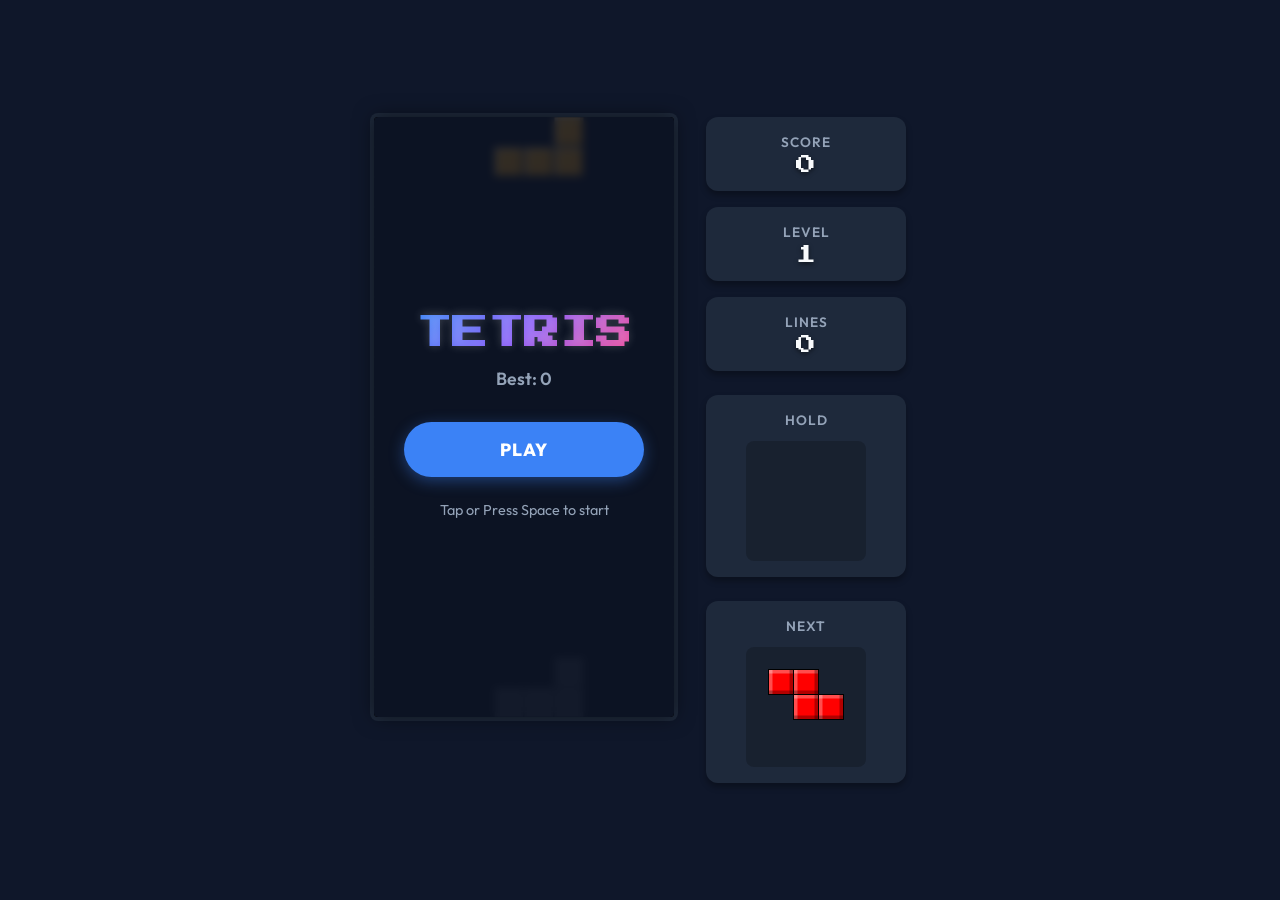
==== index.html @ 53ec27d2 "feat: Implement the initial Tetris game including core logic, UI, and styling." ====
<!DOCTYPE html>
<html lang="en">
<head>
    <meta charset="UTF-8">
    <meta name="viewport" content="width=device-width, initial-scale=1.0, maximum-scale=1.0, user-scalable=no">
    <title>Tetris</title>
    <link rel="preconnect" href="https://fonts.googleapis.com">
    <link rel="preconnect" href="https://fonts.gstatic.com" crossorigin>
    <link href="https://fonts.googleapis.com/css2?family=Outfit:wght@400;600;800&family=Press+Start+2P&display=swap" rel="stylesheet">
    <link rel="stylesheet" href="style.css">
</head>
<body>
    <div class="app-container">
        <!-- Game Area Canvas -->
        <div class="game-wrapper">
            <canvas id="gameCanvas" width="300" height="600"></canvas>
            
            <!-- Overlays -->
            <div id="startScreen" class="overlay active">
                <h1 class="logo glow">TETRIS</h1>
                <div class="high-score-display">Best: <span id="startHighScore">0</span></div>
                <button id="startBtn" class="btn btn-primary">PLAY</button>
                <div class="instruction-text">Tap or Press Space to start</div>
            </div>

            <div id="pauseScreen" class="overlay">
                <h2 class="glow">PAUSED</h2>
                <button id="resumeBtn" class="btn btn-primary">RESUME</button>
                <button id="restartBtnPause" class="btn btn-secondary">RESTART</button>
            </div>

            <div id="gameOverScreen" class="overlay">
                <h2 class="glow text-danger">GAME OVER</h2>
                <div class="score-summary">
                    <div>Score: <span id="gameOverScore">0</span></div>
                    <div>Best: <span id="gameOverHighScore">0</span></div>
                </div>
                <button id="restartBtn" class="btn btn-primary">PLAY AGAIN</button>
            </div>
            
            <!-- In-Game Notifications (e.g., TETRIS!) -->
            <div id="notificationArea" class="notification-area"></div>
        </div>

        <!-- UI Panels -->
        <div class="panels-container">
            <div class="panel score-panel">
                <div class="panel-box">
                    <div class="label">SCORE</div>
                    <div class="value" id="scoreDisplay">0</div>
                </div>
                <div class="panel-box">
                    <div class="label">LEVEL</div>
                    <div class="value" id="levelDisplay">1</div>
                </div>
                <div class="panel-box">
                    <div class="label">LINES</div>
                    <div class="value" id="linesDisplay">0</div>
                </div>
            </div>

            <div class="side-panels">
                <div class="panel-box hold-panel">
                    <div class="label">HOLD</div>
                    <canvas id="holdCanvas" width="120" height="120"></canvas>
                </div>
                <div class="panel-box next-panel">
                    <div class="label">NEXT</div>
                    <canvas id="nextCanvas" width="120" height="120"></canvas>
                </div>
            </div>
        </div>

        <!-- Mobile Controls (Hidden on Desktop) -->
        <div class="mobile-controls" id="mobileControls">
            <div class="control-row hold-row">
                <button id="btnHold" class="control-btn icon-btn">H</button>
                <button id="btnPause" class="control-btn icon-btn">||</button>
            </div>
            <div class="control-grid">
                <div class="dpad">
                    <button id="btnLeft" class="control-btn dpad-btn active-state">&#9664;</button>
                    <button id="btnDown" class="control-btn dpad-btn active-state">&#9660;</button>
                    <button id="btnRight" class="control-btn dpad-btn active-state">&#9654;</button>
                </div>
                <div class="action-pad">
                    <button id="btnRotate" class="control-btn action-btn active-state">&#8635;</button>
                    <button id="btnHardDrop" class="control-btn action-btn active-state">&#8650;</button>
                </div>
            </div>
        </div>
    </div>

    <!-- Script imports -->
    <script type="module" src="src/main.js"></script>
</body>
</html>
---- style.css ----
:root {
    --bg-dark: #0f172a;
    --bg-panel: #1e293b;
    --bg-overlay: rgba(15, 23, 42, 0.85);
    
    --text-main: #f8fafc;
    --text-muted: #94a3b8;
    
    --accent-primary: #3b82f6;
    --accent-primary-hover: #2563eb;
    --accent-secondary: #475569;
    --danger: #ef4444;
    
    --border-radius: 12px;
    --border-radius-sm: 8px;
    
    --font-heading: 'Press Start 2P', cursive;
    --font-body: 'Outfit', sans-serif;
    
    --block-size: 30px; /* Base for desktop */
}

* {
    box-sizing: border-box;
    margin: 0;
    padding: 0;
}

body {
    background-color: var(--bg-dark);
    color: var(--text-main);
    font-family: var(--font-body);
    display: flex;
    justify-content: center;
    align-items: center;
    min-height: 100vh;
    overflow: hidden;
    touch-action: none; /* Prevent zooming and pulling on mobile */
    overscroll-behavior: none;
    -webkit-user-select: none;
    user-select: none;
}

/* --- Layout --- */
.app-container {
    display: flex;
    flex-direction: row;
    gap: 2rem;
    max-width: 1200px;
    padding: 2rem;
    align-items: flex-start;
}

/* --- Game Canvas Area --- */
.game-wrapper {
    position: relative;
    border-radius: 4px;
    background-color: #000;
    box-shadow: 0 0 20px rgba(0, 0, 0, 0.5), 0 0 0 4px var(--bg-panel);
    overflow: hidden;
}

canvas {
    display: block;
}

/* --- Panels (Score, Next, Hold) --- */
.panels-container {
    display: flex;
    flex-direction: column;
    gap: 1.5rem;
    width: 200px;
}

.panel-box {
    background: var(--bg-panel);
    border-radius: var(--border-radius);
    padding: 1rem;
    display: flex;
    flex-direction: column;
    align-items: center;
    box-shadow: 0 4px 6px rgba(0, 0, 0, 0.3);
}

.score-panel {
    display: flex;
    flex-direction: column;
    gap: 1rem;
}

.label {
    font-size: 0.85rem;
    font-weight: 600;
    color: var(--text-muted);
    letter-spacing: 1px;
    margin-bottom: 0.25rem;
}

.value {
    font-family: var(--font-heading);
    font-size: 1.25rem;
    color: var(--text-main);
    text-shadow: 0 2px 4px rgba(0, 0, 0, 0.5);
}

.side-panels {
    display: flex;
    flex-direction: column;
    gap: 1.5rem;
}

.hold-panel canvas, .next-panel canvas {
    background: rgba(0, 0, 0, 0.2);
    border-radius: var(--border-radius-sm);
    margin-top: 0.5rem;
}

/* --- Overlays --- */
.overlay {
    position: absolute;
    top: 0;
    left: 0;
    width: 100%;
    height: 100%;
    background: var(--bg-overlay);
    display: flex;
    flex-direction: column;
    justify-content: center;
    align-items: center;
    opacity: 0;
    pointer-events: none;
    transition: opacity 0.3s ease;
    backdrop-filter: blur(4px);
    z-index: 10;
}

.overlay.active {
    opacity: 1;
    pointer-events: all;
}

.overlay h2 {
    font-family: var(--font-heading);
    font-size: 1.5rem;
    margin-bottom: 2rem;
    text-align: center;
    line-height: 1.5;
}

.logo {
    font-family: var(--font-heading);
    font-size: 2.25rem;
    margin-bottom: 1rem;
    background: linear-gradient(135deg, #3b82f6, #8b5cf6, #ec4899);
    -webkit-background-clip: text;
    -webkit-text-fill-color: transparent;
}

.glow {
    text-shadow: 0 0 10px rgba(255, 255, 255, 0.2);
}

.text-danger {
    color: var(--danger);
}

.high-score-display, .score-summary {
    font-size: 1.1rem;
    margin-bottom: 2rem;
    font-weight: 600;
    color: var(--text-muted);
}
.score-summary {
    display: flex;
    flex-direction: column;
    align-items: center;
    gap: 0.5rem;
}

.instruction-text {
    margin-top: 1.5rem;
    font-size: 0.9rem;
    color: var(--text-muted);
    animation: flash 1.5s infinite;
}

@keyframes flash {
    0%, 100% { opacity: 1; }
    50% { opacity: 0.3; }
}

/* --- Buttons --- */
.btn {
    font-family: var(--font-body);
    font-weight: 800;
    font-size: 1.1rem;
    padding: 1rem 2rem;
    border-radius: 50px;
    border: none;
    cursor: pointer;
    transition: transform 0.1s, background-color 0.2s, box-shadow 0.2s;
    outline: none;
    text-transform: uppercase;
    letter-spacing: 1px;
    width: 80%;
    max-width: 250px;
}

.btn:active {
    transform: scale(0.95);
}

.btn-primary {
    background-color: var(--accent-primary);
    color: white;
    box-shadow: 0 4px 15px rgba(59, 130, 246, 0.4);
}

.btn-primary:hover {
    background-color: var(--accent-primary-hover);
}

.btn-secondary {
    background-color: transparent;
    color: var(--text-main);
    border: 2px solid var(--accent-secondary);
    margin-top: 1rem;
}

/* --- Mobile Controls --- */
.mobile-controls {
    display: none; /* Hidden on desktop by default */
    flex-direction: column;
    width: 100%;
    padding: 1rem;
    gap: 0.5rem;
}

.control-row {
    display: flex;
    justify-content: space-between;
    width: 100%;
}

.control-btn {
    background: var(--bg-panel);
    border: 1px solid rgba(255, 255, 255, 0.1);
    color: white;
    border-radius: var(--border-radius);
    display: flex;
    justify-content: center;
    align-items: center;
    font-size: 1.5rem;
    touch-action: manipulation;
    user-select: none;
}

.control-btn.active-state:active {
    background: rgba(255, 255, 255, 0.2);
}

.icon-btn {
    width: 44px;
    height: 44px;
    font-size: 1rem;
    font-weight: bold;
    border-radius: 50%;
}

.control-grid {
    display: flex;
    justify-content: space-between;
    align-items: center;
    margin-top: 1rem;
}

.dpad {
    display: grid;
    grid-template-columns: 60px 60px 60px;
    grid-template-rows: 60px;
    gap: 0.5rem;
}
.dpad-btn {
    height: 60px;
    font-size: 1.5rem;
}
.action-pad {
    display: flex;
    gap: 1rem;
}
.action-btn {
    width: 70px;
    height: 70px;
    border-radius: 50%;
    font-size: 2rem;
    background: var(--accent-primary);
    box-shadow: 0 4px 10px rgba(59, 130, 246, 0.3);
}

/* --- Notifications --- */
.notification-area {
    position: absolute;
    top: 30%;
    left: 50%;
    transform: translate(-50%, -50%);
    pointer-events: none;
    z-index: 5;
    text-align: center;
    width: 100%;
}

.score-float {
    color: #ffd700;
    font-family: var(--font-heading);
    font-size: 1.2rem;
    text-shadow: 0 2px 5px rgba(0,0,0,1);
    animation: floatUp 1s ease-out forwards;
    position: absolute;
    left: 50%;
    transform: translateX(-50%);
}

@keyframes floatUp {
    0% { transform: translate(-50%, 0) scale(0.5); opacity: 0; }
    20% { opacity: 1; transform: translate(-50%, -10px) scale(1.2); }
    80% { opacity: 1; }
    100% { transform: translate(-50%, -40px) scale(1); opacity: 0; }
}

/* --- Responsive Layout --- */
@media (max-width: 768px) {
    .app-container {
        flex-direction: column;
        align-items: center;
        padding: 1rem;
        gap: 1rem;
        height: 100vh;
        width: 100vw;
    }
    
    .game-wrapper {
        flex-grow: 1;
        display: flex;
        justify-content: center;
        max-height: 55vh;
    }
    
    canvas#gameCanvas {
        height: 100%;
        width: auto;
        object-fit: contain;
    }

    .panels-container {
        flex-direction: row;
        width: 100%;
        justify-content: space-between;
        gap: 0.5rem;
    }
    
    .score-panel {
        flex-direction: row;
        width: 100%;
        justify-content: space-evenly;
        padding: 0.5rem;
    }
    
    .panel-box {
        padding: 0.5rem;
    }
    
    .value {
        font-size: 1rem;
    }
    
    .side-panels {
        display: none; /* Hide hold/next next to board, maybe pop them into mobile controls context if space permits */
    }

    .mobile-controls {
        display: flex;
    }
}
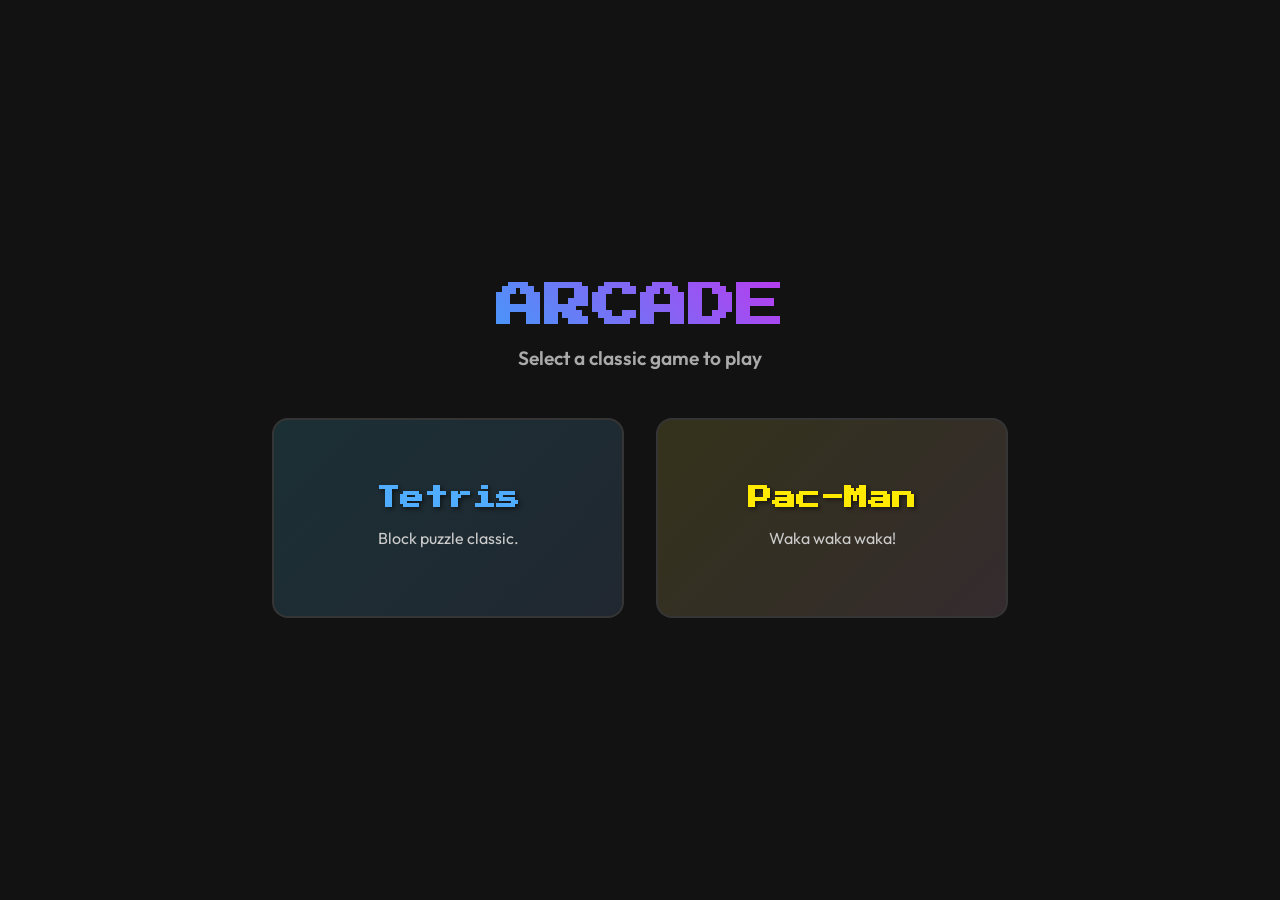
==== commit ab73beb0: "add new pacman game" ====
--- a/index.html
+++ b/index.html
@@ -1,97 +1,37 @@
 <!DOCTYPE html>
 <html lang="en">
+
 <head>
     <meta charset="UTF-8">
     <meta name="viewport" content="width=device-width, initial-scale=1.0, maximum-scale=1.0, user-scalable=no">
-    <title>Tetris</title>
+    <title>Retro Arcade Collection</title>
     <link rel="preconnect" href="https://fonts.googleapis.com">
     <link rel="preconnect" href="https://fonts.gstatic.com" crossorigin>
-    <link href="https://fonts.googleapis.com/css2?family=Outfit:wght@400;600;800&family=Press+Start+2P&display=swap" rel="stylesheet">
-    <link rel="stylesheet" href="style.css">
+    <link href="https://fonts.googleapis.com/css2?family=Outfit:wght@400;600;800&family=Press+Start+2P&display=swap"
+        rel="stylesheet">
+    <link rel="stylesheet" href="style/menu.css">
 </head>
+
 <body>
-    <div class="app-container">
-        <!-- Game Area Canvas -->
-        <div class="game-wrapper">
-            <canvas id="gameCanvas" width="300" height="600"></canvas>
-            
-            <!-- Overlays -->
-            <div id="startScreen" class="overlay active">
-                <h1 class="logo glow">TETRIS</h1>
-                <div class="high-score-display">Best: <span id="startHighScore">0</span></div>
-                <button id="startBtn" class="btn btn-primary">PLAY</button>
-                <div class="instruction-text">Tap or Press Space to start</div>
-            </div>
+    <div class="hero-container">
+        <h1 class="logo glow">ARCADE</h1>
+        <p class="subtitle">Select a classic game to play</p>
 
-            <div id="pauseScreen" class="overlay">
-                <h2 class="glow">PAUSED</h2>
-                <button id="resumeBtn" class="btn btn-primary">RESUME</button>
-                <button id="restartBtnPause" class="btn btn-secondary">RESTART</button>
-            </div>
-
-            <div id="gameOverScreen" class="overlay">
-                <h2 class="glow text-danger">GAME OVER</h2>
-                <div class="score-summary">
-                    <div>Score: <span id="gameOverScore">0</span></div>
-                    <div>Best: <span id="gameOverHighScore">0</span></div>
+        <div class="game-grid">
+            <a href="src/tetris/tetris.html" class="game-card tetris-card">
+                <div class="game-card-content">
+                    <h2 class="game-title">Tetris</h2>
+                    <p class="game-desc">Block puzzle classic.</p>
                 </div>
-                <button id="restartBtn" class="btn btn-primary">PLAY AGAIN</button>
-            </div>
-            
-            <!-- In-Game Notifications (e.g., TETRIS!) -->
-            <div id="notificationArea" class="notification-area"></div>
-        </div>
-
-        <!-- UI Panels -->
-        <div class="panels-container">
-            <div class="panel score-panel">
-                <div class="panel-box">
-                    <div class="label">SCORE</div>
-                    <div class="value" id="scoreDisplay">0</div>
+            </a>
+            <a href="src/pacman/pacman.html" class="game-card pacman-card">
+                <div class="game-card-content">
+                    <h2 class="game-title">Pac-Man</h2>
+                    <p class="game-desc">Waka waka waka!</p>
                 </div>
-                <div class="panel-box">
-                    <div class="label">LEVEL</div>
-                    <div class="value" id="levelDisplay">1</div>
-                </div>
-                <div class="panel-box">
-                    <div class="label">LINES</div>
-                    <div class="value" id="linesDisplay">0</div>
-                </div>
-            </div>
-
-            <div class="side-panels">
-                <div class="panel-box hold-panel">
-                    <div class="label">HOLD</div>
-                    <canvas id="holdCanvas" width="120" height="120"></canvas>
-                </div>
-                <div class="panel-box next-panel">
-                    <div class="label">NEXT</div>
-                    <canvas id="nextCanvas" width="120" height="120"></canvas>
-                </div>
-            </div>
-        </div>
-
-        <!-- Mobile Controls (Hidden on Desktop) -->
-        <div class="mobile-controls" id="mobileControls">
-            <div class="control-row hold-row">
-                <button id="btnHold" class="control-btn icon-btn">H</button>
-                <button id="btnPause" class="control-btn icon-btn">||</button>
-            </div>
-            <div class="control-grid">
-                <div class="dpad">
-                    <button id="btnLeft" class="control-btn dpad-btn active-state">&#9664;</button>
-                    <button id="btnDown" class="control-btn dpad-btn active-state">&#9660;</button>
-                    <button id="btnRight" class="control-btn dpad-btn active-state">&#9654;</button>
-                </div>
-                <div class="action-pad">
-                    <button id="btnRotate" class="control-btn action-btn active-state">&#8635;</button>
-                    <button id="btnHardDrop" class="control-btn action-btn active-state">&#8650;</button>
-                </div>
-            </div>
+            </a>
         </div>
     </div>
+</body>
 
-    <!-- Script imports -->
-    <script type="module" src="src/main.js"></script>
-</body>
-</html>
+</html>
--- a/style/menu.css
+++ b/style/menu.css
@@ -0,0 +1,151 @@
+:root {
+    --bg-dark: #121212;
+    --text-light: #f5f5f5;
+    --accent-blue: #00d2ff;
+    --accent-pink: #ff00ea;
+    --accent-yellow: #ffea00;
+    --font-primary: 'Outfit', sans-serif;
+    --font-retro: 'Press Start 2P', cursive;
+}
+
+* {
+    box-sizing: border-box;
+    margin: 0;
+    padding: 0;
+}
+
+body {
+    background-color: var(--bg-dark);
+    color: var(--text-light);
+    font-family: var(--font-primary);
+    min-height: 100vh;
+    display: flex;
+    justify-content: center;
+    align-items: center;
+    overflow: hidden;
+}
+
+.hero-container {
+    text-align: center;
+    padding: 2rem;
+    max-width: 800px;
+    width: 100%;
+}
+
+.logo {
+    font-family: var(--font-retro);
+    font-size: 3rem;
+    background: linear-gradient(45deg, var(--accent-blue), var(--accent-pink));
+    -webkit-background-clip: text;
+    -webkit-text-fill-color: transparent;
+    margin-bottom: 1rem;
+    text-transform: uppercase;
+    animation: glow-pulse 2s infinite alternate;
+}
+
+.subtitle {
+    font-size: 1.2rem;
+    color: #aaa;
+    margin-bottom: 3rem;
+    font-weight: 600;
+}
+
+@keyframes glow-pulse {
+    0% { filter: drop-shadow(0 0 5px rgba(0,210,255,0.4)); }
+    100% { filter: drop-shadow(0 0 15px rgba(255,0,234,0.6)); }
+}
+
+.game-grid {
+    display: grid;
+    grid-template-columns: repeat(auto-fit, minmax(280px, 1fr));
+    gap: 2rem;
+    justify-content: center;
+}
+
+.game-card {
+    display: block;
+    text-decoration: none;
+    background: rgba(255,255,255,0.05);
+    border: 2px solid rgba(255,255,255,0.1);
+    border-radius: 16px;
+    overflow: hidden;
+    position: relative;
+    transition: all 0.3s cubic-bezier(0.25, 0.8, 0.25, 1);
+    cursor: pointer;
+    min-height: 200px;
+}
+
+.game-card::before {
+    content: '';
+    position: absolute;
+    top: 0; left: 0; right: 0; bottom: 0;
+    opacity: 0.1;
+    transition: opacity 0.3s;
+    z-index: 0;
+}
+
+.tetris-card::before {
+    background: linear-gradient(135deg, #00d2ff, #3a7bd5);
+}
+
+.pacman-card::before {
+    background: linear-gradient(135deg, #ffea00, #f8a5c2);
+}
+
+.game-card:hover {
+    transform: translateY(-5px);
+    border-color: rgba(255,255,255,0.3);
+    box-shadow: 0 10px 30px rgba(0,0,0,0.5);
+}
+
+.game-card:hover::before {
+    opacity: 0.2;
+}
+
+.tetris-card:hover {
+    box-shadow: 0 10px 30px rgba(0, 210, 255, 0.2);
+    border-color: #00d2ff;
+}
+
+.pacman-card:hover {
+    box-shadow: 0 10px 30px rgba(255, 234, 0, 0.2);
+    border-color: #ffea00;
+}
+
+.game-card-content {
+    position: relative;
+    z-index: 1;
+    padding: 2rem;
+    height: 100%;
+    display: flex;
+    flex-direction: column;
+    justify-content: center;
+    align-items: center;
+}
+
+.game-title {
+    font-family: var(--font-retro);
+    color: white;
+    font-size: 1.5rem;
+    margin-bottom: 1rem;
+    text-shadow: 2px 2px 4px rgba(0,0,0,0.5);
+}
+
+.tetris-card .game-title {
+    color: #4facfe;
+}
+
+.pacman-card .game-title {
+    color: #ffea00;
+}
+
+.game-desc {
+    color: #ccc;
+    font-size: 1rem;
+    line-height: 1.5;
+}
+
+@media (max-width: 600px) {
+    .logo { font-size: 2.2rem; }
+    .game-grid { grid-template-columns: 1fr; }
+}
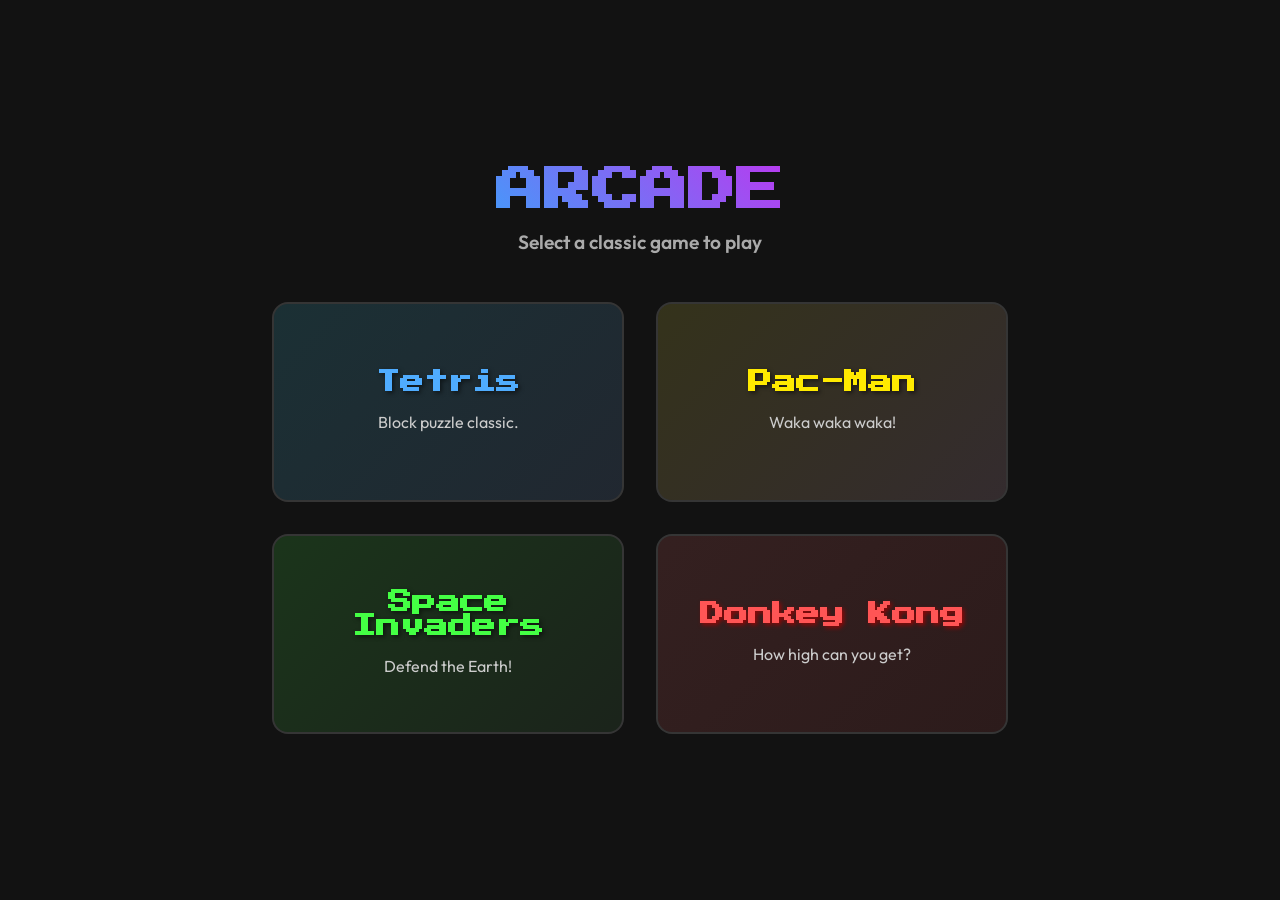
==== commit 4a221fbd: "Add donkey kong game" ====
--- a/index.html
+++ b/index.html
@@ -30,6 +30,18 @@
                     <p class="game-desc">Waka waka waka!</p>
                 </div>
             </a>
+            <a href="src/space-invaders/space-invaders.html" class="game-card space-invaders-card">
+                <div class="game-card-content">
+                    <h2 class="game-title">Space Invaders</h2>
+                    <p class="game-desc">Defend the Earth!</p>
+                </div>
+            </a>
+            <a href="src/donkey-kong/donkey-kong.html" class="game-card donkey-kong-card">
+                <div class="game-card-content">
+                    <h2 class="game-title">Donkey Kong</h2>
+                    <p class="game-desc">How high can you get?</p>
+                </div>
+            </a>
         </div>
     </div>
 </body>
--- a/style/menu.css
+++ b/style/menu.css
@@ -36,6 +36,7 @@
     font-family: var(--font-retro);
     font-size: 3rem;
     background: linear-gradient(45deg, var(--accent-blue), var(--accent-pink));
+    background-clip: text;
     -webkit-background-clip: text;
     -webkit-text-fill-color: transparent;
     margin-bottom: 1rem;
@@ -51,8 +52,13 @@
 }
 
 @keyframes glow-pulse {
-    0% { filter: drop-shadow(0 0 5px rgba(0,210,255,0.4)); }
-    100% { filter: drop-shadow(0 0 15px rgba(255,0,234,0.6)); }
+    0% {
+        filter: drop-shadow(0 0 5px rgba(0, 210, 255, 0.4));
+    }
+
+    100% {
+        filter: drop-shadow(0 0 15px rgba(255, 0, 234, 0.6));
+    }
 }
 
 .game-grid {
@@ -65,8 +71,8 @@
 .game-card {
     display: block;
     text-decoration: none;
-    background: rgba(255,255,255,0.05);
-    border: 2px solid rgba(255,255,255,0.1);
+    background: rgba(255, 255, 255, 0.05);
+    border: 2px solid rgba(255, 255, 255, 0.1);
     border-radius: 16px;
     overflow: hidden;
     position: relative;
@@ -78,7 +84,10 @@
 .game-card::before {
     content: '';
     position: absolute;
-    top: 0; left: 0; right: 0; bottom: 0;
+    top: 0;
+    left: 0;
+    right: 0;
+    bottom: 0;
     opacity: 0.1;
     transition: opacity 0.3s;
     z-index: 0;
@@ -92,10 +101,18 @@
     background: linear-gradient(135deg, #ffea00, #f8a5c2);
 }
 
+.space-invaders-card::before {
+    background: linear-gradient(135deg, #00ff00, #005500);
+}
+
+.donkey-kong-card::before {
+    background: linear-gradient(135deg, #ff3333, #aa0000);
+}
+
 .game-card:hover {
     transform: translateY(-5px);
-    border-color: rgba(255,255,255,0.3);
-    box-shadow: 0 10px 30px rgba(0,0,0,0.5);
+    border-color: rgba(255, 255, 255, 0.3);
+    box-shadow: 0 10px 30px rgba(0, 0, 0, 0.5);
 }
 
 .game-card:hover::before {
@@ -110,6 +127,16 @@
 .pacman-card:hover {
     box-shadow: 0 10px 30px rgba(255, 234, 0, 0.2);
     border-color: #ffea00;
+}
+
+.space-invaders-card:hover {
+    box-shadow: 0 10px 30px rgba(0, 255, 0, 0.2);
+    border-color: #00ff00;
+}
+
+.donkey-kong-card:hover {
+    box-shadow: 0 10px 30px rgba(255, 51, 51, 0.2);
+    border-color: #ff3333;
 }
 
 .game-card-content {
@@ -128,7 +155,7 @@
     color: white;
     font-size: 1.5rem;
     margin-bottom: 1rem;
-    text-shadow: 2px 2px 4px rgba(0,0,0,0.5);
+    text-shadow: 2px 2px 4px rgba(0, 0, 0, 0.5);
 }
 
 .tetris-card .game-title {
@@ -139,6 +166,15 @@
     color: #ffea00;
 }
 
+.space-invaders-card .game-title {
+    color: #44ff44;
+}
+
+.donkey-kong-card .game-title {
+    color: #ff5555;
+    text-shadow: 2px 2px 4px rgba(170, 0, 0, 0.8);
+}
+
 .game-desc {
     color: #ccc;
     font-size: 1rem;
@@ -146,6 +182,11 @@
 }
 
 @media (max-width: 600px) {
-    .logo { font-size: 2.2rem; }
-    .game-grid { grid-template-columns: 1fr; }
-}
+    .logo {
+        font-size: 2.2rem;
+    }
+
+    .game-grid {
+        grid-template-columns: 1fr;
+    }
+}
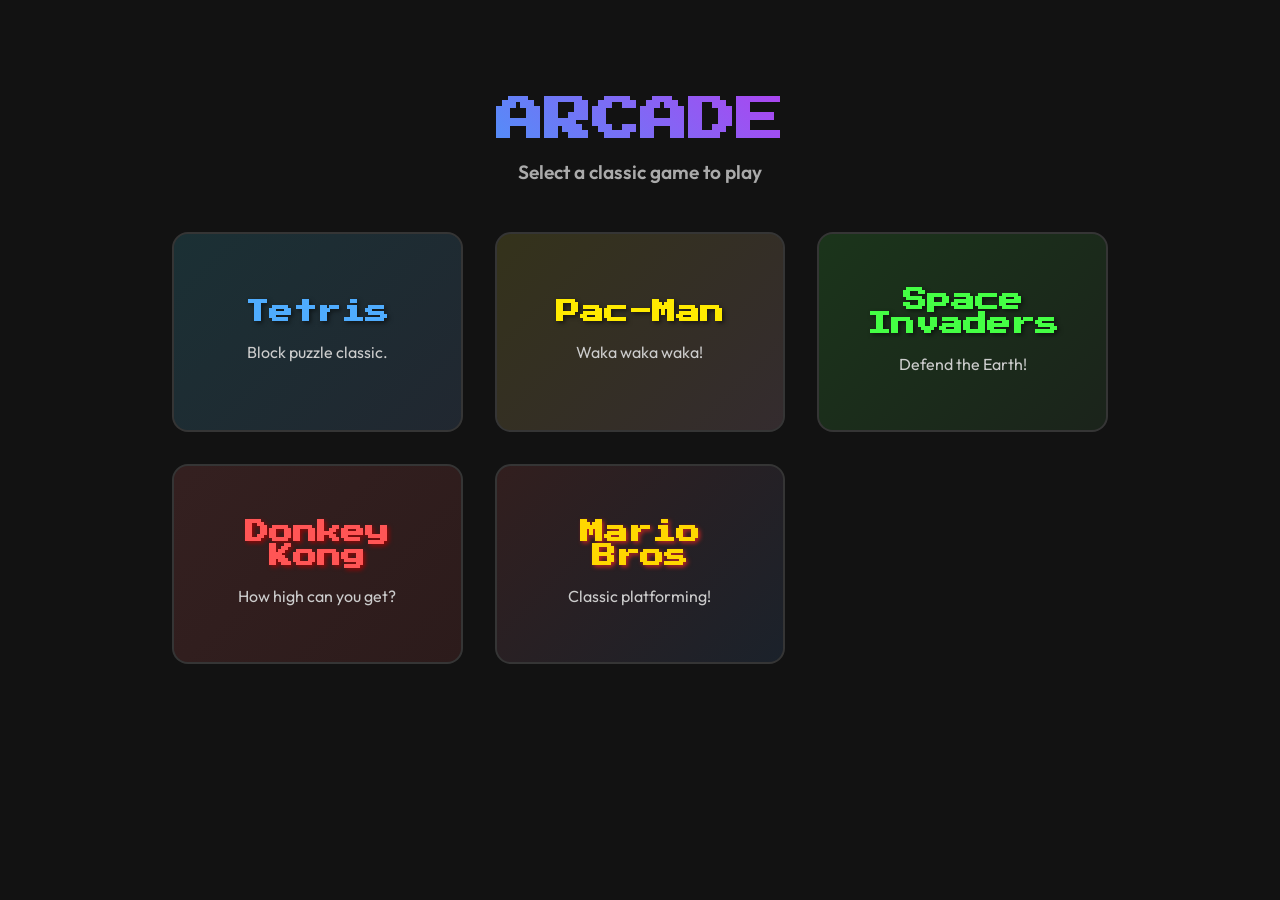
==== commit a721254f: "add mario bros" ====
--- a/index.html
+++ b/index.html
@@ -42,6 +42,12 @@
                     <p class="game-desc">How high can you get?</p>
                 </div>
             </a>
+            <a href="src/mariobros/mariobros.html" class="game-card mariobros-card">
+                <div class="game-card-content">
+                    <h2 class="game-title">Mario Bros</h2>
+                    <p class="game-desc">Classic platforming!</p>
+                </div>
+            </a>
         </div>
     </div>
 </body>
--- a/style/menu.css
+++ b/style/menu.css
@@ -21,14 +21,16 @@
     min-height: 100vh;
     display: flex;
     justify-content: center;
-    align-items: center;
-    overflow: hidden;
+    align-items: flex-start;
+    padding: 4rem 0;
+    overflow-x: hidden;
+    overflow-y: auto;
 }
 
 .hero-container {
     text-align: center;
     padding: 2rem;
-    max-width: 800px;
+    max-width: 1000px;
     width: 100%;
 }
 
@@ -109,6 +111,10 @@
     background: linear-gradient(135deg, #ff3333, #aa0000);
 }
 
+.mariobros-card::before {
+    background: linear-gradient(135deg, #e52521, #00439c);
+}
+
 .game-card:hover {
     transform: translateY(-5px);
     border-color: rgba(255, 255, 255, 0.3);
@@ -137,6 +143,11 @@
 .donkey-kong-card:hover {
     box-shadow: 0 10px 30px rgba(255, 51, 51, 0.2);
     border-color: #ff3333;
+}
+
+.mariobros-card:hover {
+    box-shadow: 0 10px 30px rgba(229, 37, 33, 0.2);
+    border-color: #e52521;
 }
 
 .game-card-content {
@@ -175,6 +186,11 @@
     text-shadow: 2px 2px 4px rgba(170, 0, 0, 0.8);
 }
 
+.mariobros-card .game-title {
+    color: #ffd700;
+    text-shadow: 2px 2px 4px rgba(229, 37, 33, 0.8);
+}
+
 .game-desc {
     color: #ccc;
     font-size: 1rem;
